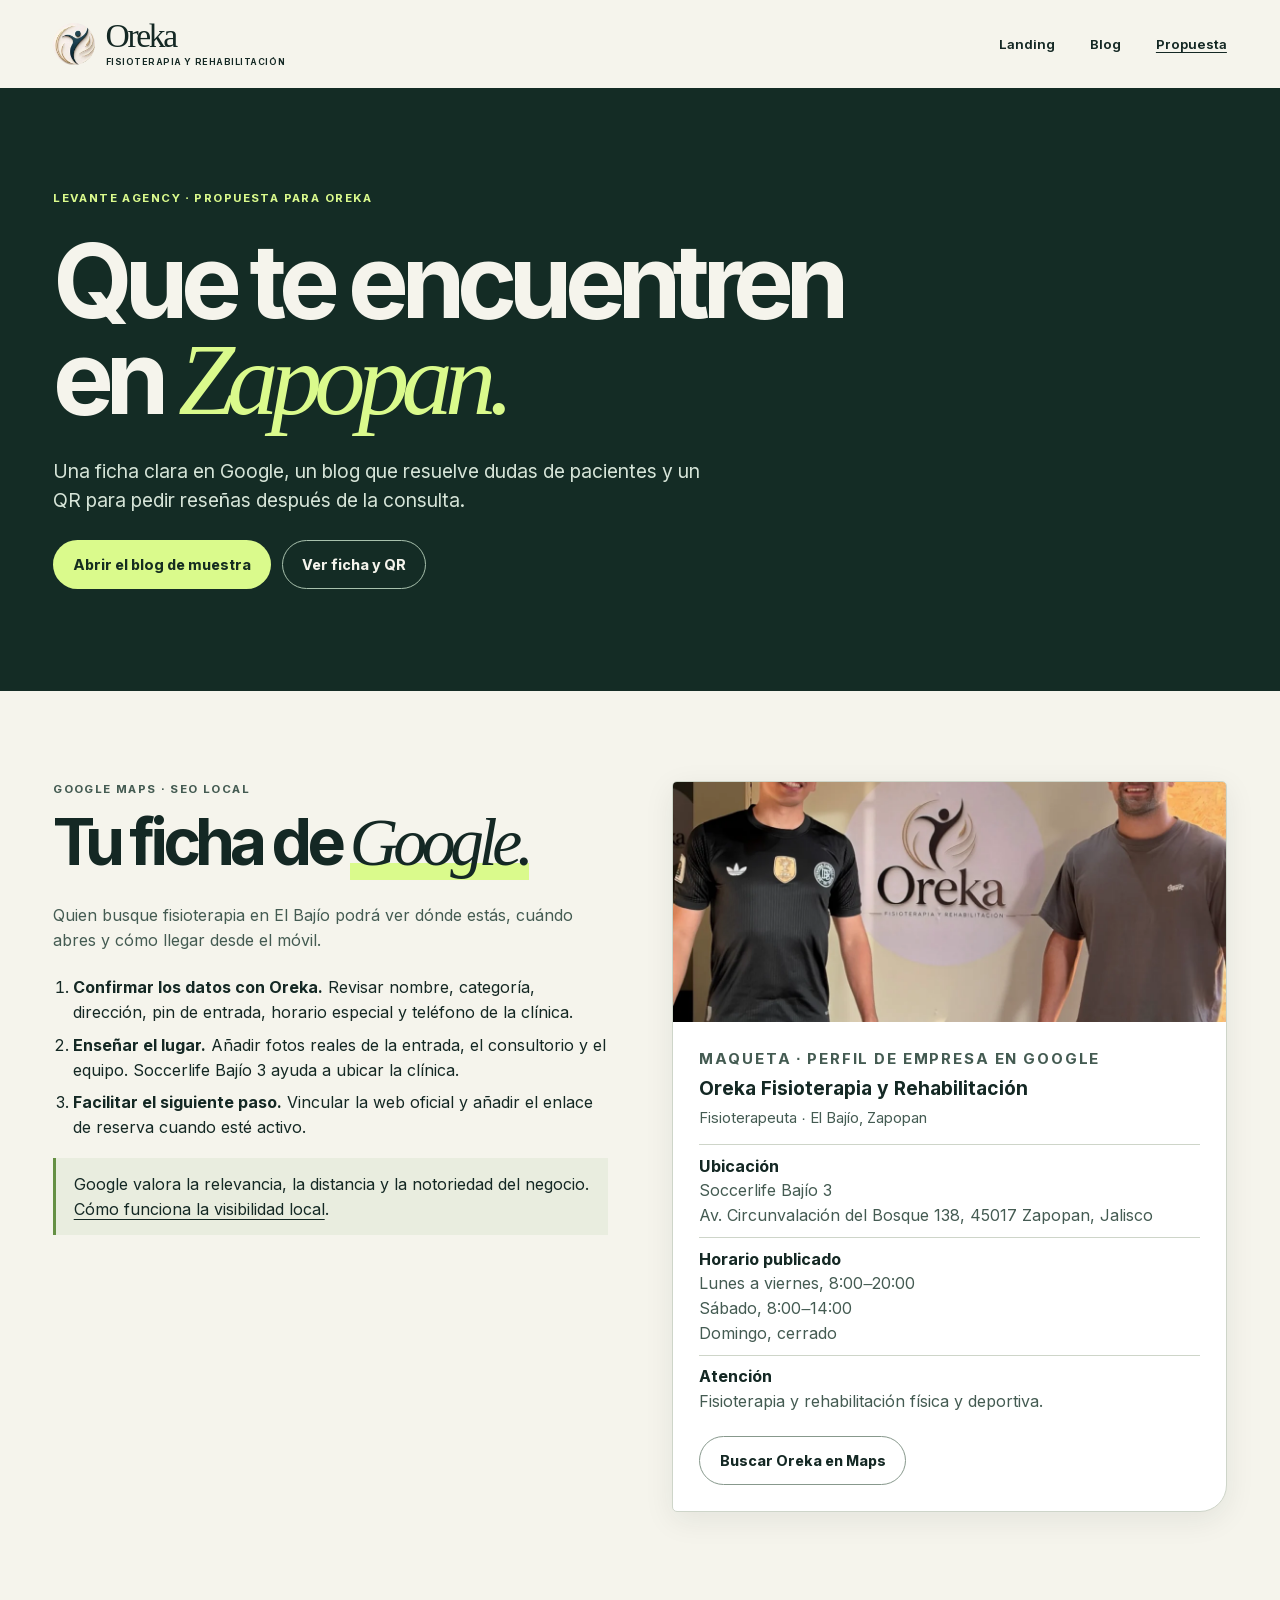
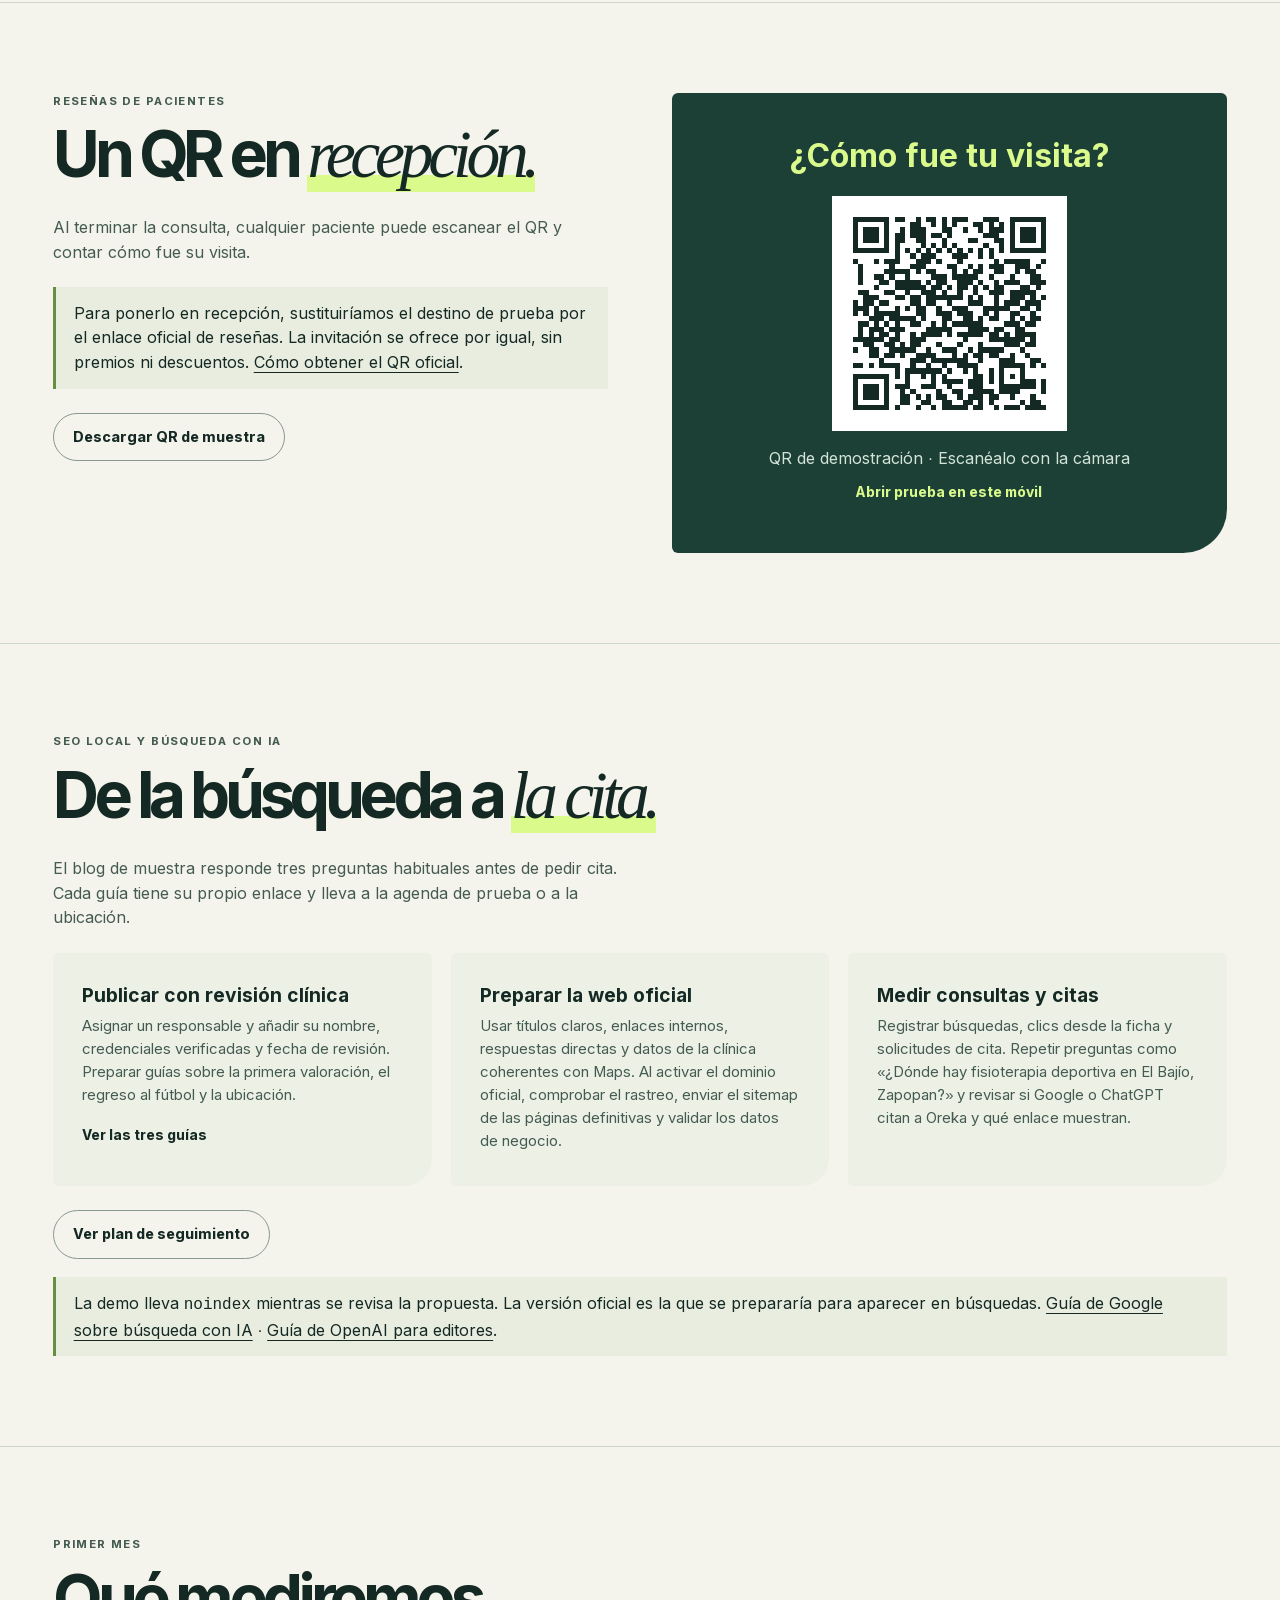
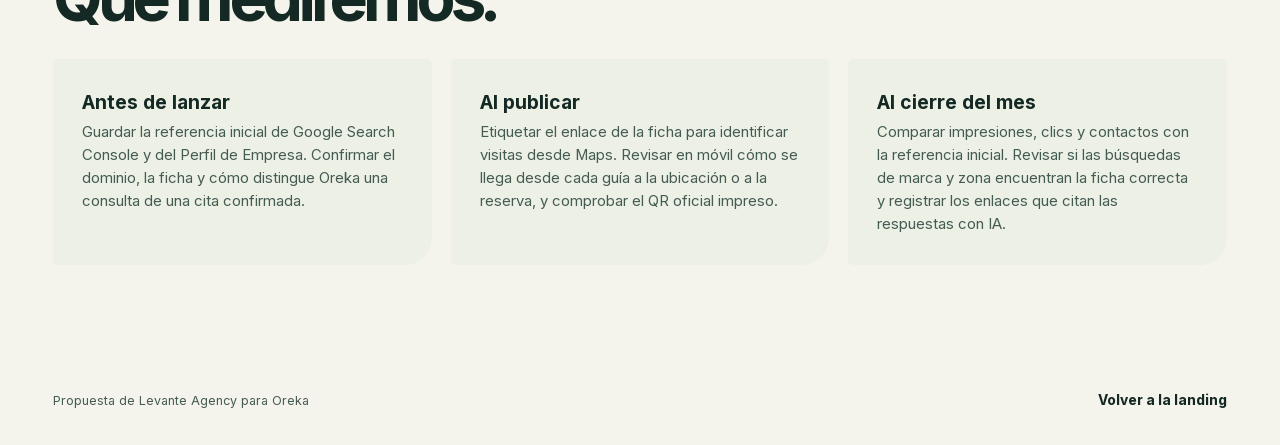
==== propuesta/index.html @ 92cbaaba "Add Oreka growth proposal, sample blog and review QR" ====
<!doctype html>
<html lang="es-MX">
<head>
  <meta charset="utf-8">
  <meta name="viewport" content="width=device-width, initial-scale=1">
  <meta name="theme-color" content="#142c25">
  <meta name="robots" content="noindex, nofollow">
  <title>Propuesta SEO local, Google y reseñas | Oreka</title>
  <meta name="description" content="Propuesta de Levante Agency para Oreka: ficha de Google de muestra, QR de reseñas y blog de fisioterapia para Zapopan.">
  <meta property="og:title" content="Propuesta SEO local, Google y reseñas | Oreka">
  <meta property="og:description" content="Propuesta de Levante Agency para Oreka: ficha de Google de muestra, QR de reseñas y blog de fisioterapia para Zapopan.">
  <link rel="canonical" href="https://gonzalosystems.github.io/oreka-fisioterapia/propuesta/">
  <link rel="icon" href="../assets/oreka-logo.webp" type="image/webp">
  <link rel="stylesheet" href="../styles.css">
  <link rel="stylesheet" href="../crecimiento.css">
</head>
<body>
  <a class="skip" href="#contenido">Ir al contenido</a>
  <header class="header shell growth-header">
    <a class="brand" href="../index.html" aria-label="Oreka, volver a la landing">
      <img src="../assets/oreka-logo.webp" width="42" height="42" alt="">
      <span>Oreka<small>Fisioterapia y rehabilitación</small></span>
    </a>
    <nav aria-label="Navegación de la propuesta"><a href="../index.html">Landing</a><a href="../blog/index.html">Blog</a><a href="../propuesta/index.html" aria-current="page">Propuesta</a></nav>
  </header>
  <main id="contenido">
    <section class="growth-hero">
      <div class="shell">
        <p class="eyebrow">Levante Agency · Propuesta para Oreka</p>
        <h1>Que te encuentren en <em>Zapopan.</em></h1>
        <p class="lead">Una ficha clara en Google, un blog que resuelve dudas de pacientes y un QR para pedir reseñas después de la consulta.</p>
        <div class="growth-actions">
          <a class="button button-primary" href="../blog/index.html">Abrir el blog de muestra</a>
          <a class="button button-outline" href="#ficha">Ver ficha y QR</a>
        </div>
      </div>
    </section>

    <section class="shell growth-block growth-split" id="ficha" aria-labelledby="profile-title">
      <div>
        <p class="eyebrow">Google Maps · SEO local</p>
        <h2 id="profile-title">Tu ficha de <em class="accent-mark">Google.</em></h2>
        <p class="intro">Quien busque fisioterapia en El Bajío podrá ver dónde estás, cuándo abres y cómo llegar desde el móvil.</p>
        <ol>
          <li><strong>Confirmar los datos con Oreka.</strong> Revisar nombre, categoría, dirección, pin de entrada, horario especial y teléfono de la clínica.</li>
          <li><strong>Enseñar el lugar.</strong> Añadir fotos reales de la entrada, el consultorio y el equipo. Soccerlife Bajío 3 ayuda a ubicar la clínica.</li>
          <li><strong>Facilitar el siguiente paso.</strong> Vincular la web oficial y añadir el enlace de reserva cuando esté activo.</li>
        </ol>
        <p class="growth-note">Google valora la relevancia, la distancia y la notoriedad del negocio. <a href="https://support.google.com/business/answer/7091?hl=es">Cómo funciona la visibilidad local</a>.</p>
      </div>
      <article class="growth-card profile" aria-label="Maqueta de ficha de Google de Oreka">
        <img class="profile-cover" src="../assets/oreka-mma.webp" alt="Interior de Oreka con su logotipo visible" width="1150" height="900" loading="lazy">
        <div class="profile-body">
          <p class="eyebrow">Maqueta · Perfil de Empresa en Google</p>
          <h3>Oreka Fisioterapia y Rehabilitación</h3>
          <p>Fisioterapeuta · El Bajío, Zapopan</p>
          <dl class="profile-data">
            <div><dt>Ubicación</dt><dd><address>Soccerlife Bajío 3<br>Av. Circunvalación del Bosque 138, 45017 Zapopan, Jalisco</address></dd></div>
            <div><dt>Horario publicado</dt><dd>Lunes a viernes, 8:00–20:00<br>Sábado, 8:00–14:00<br>Domingo, cerrado</dd></div>
            <div><dt>Atención</dt><dd>Fisioterapia y rehabilitación física y deportiva.</dd></div>
          </dl>
          <a class="button button-outline" href="https://www.google.com/maps/search/?api=1&amp;query=Oreka%20fisioterapia%20y%20rehabilitaci%C3%B3n%2C%20Av.%20Circunvalaci%C3%B3n%20del%20Bosque%20138%2C%20Zapopan">Buscar Oreka en Maps</a>
        </div>
      </article>
    </section>
    <section class="shell growth-block growth-split" id="resenas" aria-labelledby="review-title">
      <div>
        <p class="eyebrow">Reseñas de pacientes</p>
        <h2 id="review-title">Un QR en <em class="accent-mark">recepción.</em></h2>
        <p class="intro">Al terminar la consulta, cualquier paciente puede escanear el QR y contar cómo fue su visita.</p>
        <p class="growth-note">Para ponerlo en recepción, sustituiríamos el destino de prueba por el enlace oficial de reseñas. La invitación se ofrece por igual, sin premios ni descuentos. <a href="https://support.google.com/business/answer/16816815?hl=es">Cómo obtener el QR oficial</a>.</p>
        <div class="growth-actions"><a class="button button-outline" href="../assets/oreka-qr-resenas-demo.png" download>Descargar QR de muestra</a></div>
      </div>
      <figure class="qr-card">
        <h3>¿Cómo fue tu visita?</h3>
        <a href="../resena-demo/index.html" aria-label="Abrir el destino de prueba del QR"><img src="../assets/oreka-qr-resenas-demo.png" width="450" height="450" alt="Código QR de muestra para el flujo de reseñas de Oreka" loading="lazy"></a>
        <figcaption>QR de demostración · Escanéalo con la cámara</figcaption>
        <a class="text-link" href="../resena-demo/index.html">Abrir prueba en este móvil</a>
      </figure>
    </section>
    <section class="shell growth-block" id="plan" aria-labelledby="plan-title">
      <p class="eyebrow">SEO local y búsqueda con IA</p>
      <h2 id="plan-title">De la búsqueda a <em class="accent-mark">la cita.</em></h2>
      <p class="intro">El blog de muestra responde tres preguntas habituales antes de pedir cita. Cada guía tiene su propio enlace y lleva a la agenda de prueba o a la ubicación.</p>
      <div class="growth-grid">
        <article class="growth-card"><h3>Publicar con revisión clínica</h3><p>Asignar un responsable y añadir su nombre, credenciales verificadas y fecha de revisión. Preparar guías sobre la primera valoración, el regreso al fútbol y la ubicación.</p><a class="text-link" href="../blog/index.html">Ver las tres guías</a></article>
        <article class="growth-card"><h3>Preparar la web oficial</h3><p>Usar títulos claros, enlaces internos, respuestas directas y datos de la clínica coherentes con Maps. Al activar el dominio oficial, comprobar el rastreo, enviar el sitemap de las páginas definitivas y validar los datos de negocio.</p></article>
        <article class="growth-card"><h3>Medir consultas y citas</h3><p>Registrar búsquedas, clics desde la ficha y solicitudes de cita. Repetir preguntas como «¿Dónde hay fisioterapia deportiva en El Bajío, Zapopan?» y revisar si Google o ChatGPT citan a Oreka y qué enlace muestran.</p></article>
      </div>
      <div class="growth-actions" aria-label="Secuencia de trabajo">
        <a class="button button-outline" href="#seguimiento">Ver plan de seguimiento</a>
      </div>
      <p class="growth-note">La demo lleva <code>noindex</code> mientras se revisa la propuesta. La versión oficial es la que se prepararía para aparecer en búsquedas. <a href="https://developers.google.com/search/docs/fundamentals/ai-optimization-guide">Guía de Google sobre búsqueda con IA</a> · <a href="https://help.openai.com/en/articles/12627856-publishers-and-developers-faq">Guía de OpenAI para editores</a>.</p>
    </section>
    <section class="shell growth-block" id="seguimiento" aria-labelledby="tracking-title">
      <p class="eyebrow">Primer mes</p>
      <h2 id="tracking-title">Qué mediremos.</h2>
      <div class="growth-grid">
        <article class="growth-card"><h3>Antes de lanzar</h3><p>Guardar la referencia inicial de Google Search Console y del Perfil de Empresa. Confirmar el dominio, la ficha y cómo distingue Oreka una consulta de una cita confirmada.</p></article>
        <article class="growth-card"><h3>Al publicar</h3><p>Etiquetar el enlace de la ficha para identificar visitas desde Maps. Revisar en móvil cómo se llega desde cada guía a la ubicación o a la reserva, y comprobar el QR oficial impreso.</p></article>
        <article class="growth-card"><h3>Al cierre del mes</h3><p>Comparar impresiones, clics y contactos con la referencia inicial. Revisar si las búsquedas de marca y zona encuentran la ficha correcta y registrar los enlaces que citan las respuestas con IA.</p></article>
      </div>
    </section>

  </main>
  <footer class="footer shell growth-footer">
    <p>Propuesta de Levante Agency para Oreka</p>
    <a class="text-link" href="../index.html">Volver a la landing</a>
  </footer>
</body>
</html>
---- styles.css ----
@font-face {
  font-family: Inter;
  src: url("assets/inter.woff2") format("woff2");
  font-weight: 100 900;
  font-display: swap;
}
:root {
  --paper: #f5f4ec;
  --ink: #142824;
  --muted: #445b52;
  --green: #1c4036;
  --acid: #dafa8c;
  --line: #ced5c9;
  --serif: Georgia, "Times New Roman", serif;
  --gutter: clamp(1.15rem, 4.15vw, 4.25rem);
}
* { box-sizing: border-box; }
html { scroll-behavior: smooth; }
body { margin: 0; background: var(--paper); color: var(--ink); font: 400 1rem/1.55 Inter, Arial, sans-serif; }
body, figure, blockquote, p, h1, h2, h3, ol { margin: 0; }
img { display: block; width: 100%; height: 100%; object-fit: cover; }
a { color: inherit; text-decoration: none; }
button { font: inherit; color: inherit; cursor: pointer; }
button:disabled { cursor: default; }
:focus-visible { outline: 3px solid #477a30; outline-offset: 4px; }
.motion :focus-visible, .booking :focus-visible { outline-color: #86ae53; }
.shell { width: min(100%, 1512px); margin-inline: auto; padding-inline: var(--gutter); }
.skip { position: absolute; z-index: 10; left: 1rem; top: .5rem; transform: translateY(-150%); padding: .75rem 1rem; background: white; }
.skip:focus { transform: none; }
.sr-only { position: absolute; width: 1px; height: 1px; clip-path: inset(50%); overflow: hidden; white-space: nowrap; }
.header { display: flex; align-items: center; justify-content: space-between; min-height: 88px; gap: 1rem; }
.brand { display: inline-flex; align-items: center; gap: .65rem; font: 500 2.1rem/.9 var(--serif); letter-spacing: -.07em; flex-shrink: 0; }
.brand img { width: 42px; height: 42px; border-radius: 50%; }
.brand small { display: block; margin-top: .38rem; font: 650 .56rem/1 Inter, Arial, sans-serif; letter-spacing: .06em; text-transform: uppercase; }
.header nav { display: flex; gap: clamp(1.1rem, 3.35vw, 3.5rem); font-size: .83rem; font-weight: 640; }
.header nav a:hover, .text-link:hover { text-decoration: underline; text-underline-offset: .24em; }
.button { display: inline-flex; align-items: center; justify-content: space-between; gap: 1.2rem; padding: .77rem 1.2rem; min-height: 48px; border: 1px solid transparent; border-radius: 99px; font-size: .89rem; font-weight: 740; transition: background .18s, color .18s, transform .18s; }
.button:hover:not(:disabled) { transform: translateY(-2px); }
.button span { font-size: 1.18em; }
.button-outline { border-color: #87988c; }
.button-outline:hover { background: #e4e9df; }
.button-primary { background: var(--acid); color: #152d20; }
.button-primary:hover:not(:disabled) { background: #cbe978; }
.button-primary:disabled { background: #e7ebdb; color: #526254; }
.hero { display: grid; grid-template-columns: 1fr 1.05fr; align-items: stretch; padding-top: 8px; padding-bottom: 2.15rem; }
.hero-copy { position: relative; align-self: stretch; display: flex; align-items: flex-start; flex-direction: column; justify-content: center; min-width: 0; padding: 3rem 1rem 5.3rem 0; }
.eyebrow { display: flex; align-items: center; gap: .58rem; font-size: .71rem; font-weight: 720; letter-spacing: .125em; text-transform: uppercase; }
.dot { display: inline-block; width: .55rem; height: .55rem; background: #659044; border-radius: 50%; flex: 0 0 auto; }
.hero h1 { font-size: clamp(4.15rem, 8.1vw, 8.6rem); font-weight: 780; line-height: .9; letter-spacing: -.079em; margin: 1.5rem 0 1.35rem -.075em; }
.period { color: #668d43; }
.accent-mark { box-shadow: inset 0 -.25em var(--acid); box-decoration-break: clone; -webkit-box-decoration-break: clone; }
.hero-description { max-width: 28rem; color: var(--muted); font-size: clamp(.97rem, 1.35vw, 1.19rem); margin-bottom: 1.65rem; }
.scroll-link { position: absolute; bottom: 1rem; display: inline-flex; align-items: center; gap: .65rem; font-size: .73rem; font-weight: 650; }
.scroll-link span { display: grid; place-items: center; border: 1px solid #aab8a9; width: 28px; height: 28px; border-radius: 50%; }
.hero-image { position: relative; overflow: hidden; isolation: isolate; height: clamp(460px, 48vw, 694px); border-radius: 3px 3px 3px 72px; background: #36513b; }
.hero-image img { object-position: center 50%; }
.hero-image::after { content: ""; position: absolute; inset: 35% 0 0; pointer-events: none; background: linear-gradient(transparent 50%, #101b13e0); }
.hero-image figcaption { position: absolute; z-index: 1; left: 2rem; right: 1.45rem; bottom: 1.24rem; color: #fff; display: flex; align-items: center; gap: .55rem; font-size: .73rem; font-weight: 650; }
.hero-image figcaption span { margin-left: auto; opacity: .85; }
.hero-image figcaption i { width: 6px; height: 6px; background: var(--acid); border-radius: 50%; }
.finder { position: absolute; top: 1.25rem; right: 1.25rem; width: 36px; height: 36px; border-top: 1px solid #f7ffe4b3; border-right: 1px solid #f7ffe4b3; }
.service-strip { background: var(--acid); }
.service-strip .shell { display: flex; justify-content: space-between; gap: 1rem; padding-block: 1.05rem; }
.service-strip span { display: flex; align-items: center; gap: .6rem; font-size: clamp(.65rem,1.25vw,.91rem); font-weight: 720; white-space: nowrap; }
.service-strip i { font-style: normal; }
h2 { font-weight: 700; font-size: clamp(2.5rem, 5.5vw, 6rem); line-height: .94; letter-spacing: -.085em; }
h2 em { font: italic 400 1.055em/.9 var(--serif); letter-spacing: -.078em; }
.motion { background: #142c25; color: #f3f6e9; }
.motion.is-animated { height: 235svh; }
.motion.is-animated .motion-sticky { position: sticky; top: 0; min-height: 100svh; display: grid; align-items: center; }
.motion-inner { display: grid; grid-template-columns: minmax(0,1fr) minmax(0,3fr); align-items: center; gap: clamp(.8rem,2vw,2rem); padding-block: clamp(1.6rem,5vh,4rem); }
.motion .dot, .booking .dot { background: var(--acid); }
.motion h2, .booking h2 { margin-top: 1rem; }
.motion h2 { font-size: clamp(2rem,4.35vw,4.7rem); }
.motion h2 em { display: block; margin-top: .14em; }
.motion h2 em, .booking h2 em { color: var(--acid); }
.motion-figure { width: 100%; max-width: min(100%, 120svh); margin-inline: auto; min-width: 0; }
.motion-figure canvas { display: block; width: 100%; height: auto; aspect-ratio: 1000/480; border-radius: 5px 5px 34px 5px; background: #355449; }
.motion-track { height: 3px; margin-top: .55rem; overflow: hidden; border-radius: 3px; background: #ffffff36; }
.motion-track span { display: block; height: 100%; background: var(--acid); transform: scaleX(0); transform-origin: left; }
.motion-steps { grid-column: 1/-1; display: grid; grid-template-columns: repeat(3,minmax(0,1fr)); gap: clamp(.8rem,2vw,2rem); list-style: none; padding: 0; }
.motion-steps li { display: grid; grid-template-columns: auto 1fr; gap: .6rem; border-top: 1px solid #ffffff31; padding: .85rem 0; }
.motion-steps li.is-current { border-top-color: var(--acid); }
.step-number { color: #b3c7b8; font-size: .66rem; padding-top: .28em; font-variant-numeric: tabular-nums; }
.is-current .step-number { color: var(--acid); }
.motion-steps h3 { font-size: .96rem; line-height: 1.25; letter-spacing: -.025em; margin-bottom: .28rem; }
.motion-steps p { color: #c3d2c8; font-size: .77rem; line-height: 1.46; }
.sport { display: grid; grid-template-columns: 1fr 1fr; align-items: center; gap: clamp(2rem,6vw,7rem); padding-block: clamp(4.5rem,10vw,9.75rem); }
.section-intro h2, .story h2, .location h2 { margin: 1.25rem 0 1.45rem; }
.section-intro p:last-child, .story-copy > p:not(.eyebrow), .location-detail p { color: var(--muted); max-width: 33rem; }
.team-image, .story-image { position: relative; isolation: isolate; overflow: hidden; background: #314939; }
.team-image { height: clamp(250px,35vw,520px); border-radius: 4px 4px 68px 4px; }
.team-image img { object-position: 50% 42%; }
.team-image figcaption, .story-image figcaption { position: absolute; bottom: 1rem; left: 1rem; padding: .42rem .75rem; border-radius: 40px; color: white; background: #142824e8; font-size: .7rem; }
.story { background: #e8ede2; }
.story-grid { display: grid; grid-template-columns: 1.03fr .97fr; gap: clamp(2rem,7vw,8rem); align-items: center; padding-block: clamp(3rem,8vw,7.5rem); }
.story-image { border-radius: 3px 65px 3px 3px; height: clamp(260px,38vw,540px); }
.story-image img { object-position: 50% 38%; }
.story blockquote { color: #24493c; font: italic 400 clamp(1.6rem,3.2vw,3.2rem)/1.08 var(--serif); letter-spacing: -.05em; margin: 1rem 0 .8rem; }
.text-link { display: inline-block; font-size: .86rem; font-weight: 730; }
.story .text-link { margin-top: 1rem; }
.location { padding-block: clamp(4.25rem,8vw,7.75rem); display: grid; grid-template-columns: 1.2fr .8fr; gap: clamp(2rem,6vw,7rem); align-items: end; }
.location h2 { margin-bottom: 0; }
.location address { font-style: normal; margin-bottom: .85rem; color: var(--muted); }
.location address strong { display: block; font-size: 1.17rem; color: var(--ink); }
.location-detail .button { margin-top: 1.15rem; margin-right: .6rem; }
.location-detail address { margin-top: .85rem; }
.google-profile { margin-top: .8rem; }
.location-hours { margin-top: .8rem; font-size: .83rem; }
.booking { background: #1b392f; color: #f3f6e9; }
.booking-inner { display: grid; grid-template-columns: .8fr 1.2fr; align-items: start; gap: clamp(2rem,6vw,6rem); padding-block: clamp(3rem,8vw,7.5rem); }
.booking-copy p:last-child { margin-top: 1.15rem; max-width: 22rem; color: #d3dfd3; }
.calendar { color: var(--ink); background: #fbfcf5; border-radius: 5px 36px 5px 5px; padding: clamp(.9rem,3vw,2rem); min-width: 0; }
.calendar-heading { display: flex; justify-content: space-between; align-items: start; gap: .6rem; padding-bottom: 1.05rem; border-bottom: 1px solid var(--line); }
.calendar-heading h3 { font-size: clamp(1.15rem,2.2vw,1.7rem); letter-spacing: -.055em; }
.calendar-heading h3 small { font-size: .62em; font-weight: 600; color: var(--muted); letter-spacing: -.02em; }
.calendar-heading p { font-size: .8rem; color: var(--muted); }
.calendar-clock { border: 1px solid var(--line); border-radius: 30px; padding: .25rem .5rem; font-size: .8rem; white-space: nowrap; font-weight: 750; }
.calendar-clock span { font-size: .62rem; }
.week-heading { display: grid; grid-template-columns: 44px 1fr 44px; align-items: center; text-align: center; margin: .65rem 0; }
.week-heading p { font-size: .86rem; font-weight: 720; }
.week-heading button { background: transparent; border: 1px solid var(--line); border-radius: 50%; min-height: 44px; font-size: 1.45rem; line-height: 1; }
.week-heading button:disabled { opacity: .4; }
.choice-field { margin: 0; padding: 0; border: 0; min-inline-size: 0; }
.choice-field + .choice-field { margin-top: 1rem; }
.choice-field legend:not(.sr-only) { font-size: .82rem; font-weight: 700; margin-bottom: .45rem; padding: 0; }
.days, .slots { display: grid; gap: .35rem; }
.days { grid-template-columns: repeat(7,minmax(0,1fr)); }
.slots { grid-template-columns: repeat(4,minmax(0,1fr)); }
.choice { position: relative; min-width: 0; cursor: pointer; }
.choice input { position: absolute; margin: 0; width: 100%; height: 100%; inset: 0; opacity: 0; cursor: inherit; }
.choice span { display: flex; min-height: 46px; border: 1px solid var(--line); border-radius: 8px; align-items: center; justify-content: center; flex-direction: column; font-size: .82rem; font-weight: 700; }
.choice small { font-size: .67rem; font-weight: 550; text-transform: capitalize; }
.choice input:focus-visible + span { outline: 3px solid #477a30; outline-offset: 1px; }
.choice input:checked + span { background: var(--green); color: #fff; border-color: var(--green); }
.choice input:disabled + span { color: #68766b; background: #f0f2e9; border-color: #e5e9df; }
.choice:has(input:disabled) { cursor: default; }
.choice:hover input:not(:disabled,:checked) + span, .week-heading button:hover:not(:disabled) { background: #edf1e5; }
.reserve { width: 100%; margin-top: 1.15rem; }
#confirmation { margin-top: .75rem; color: var(--green); font-size: .87rem; font-weight: 650; }
.empty-slots { grid-column: 1/-1; font-size: .83rem; color: var(--muted); }
.footer { display: flex; gap: 1rem; align-items: center; justify-content: space-between; padding-block: 1.5rem; }
.footer p { color: var(--muted); font-size: .78rem; }
@media (max-width: 900px) {
  .motion-inner { grid-template-columns: minmax(0,.85fr) minmax(0,2.15fr); gap: 1.1rem; }
}
@media (max-width: 660px) {
  .header { min-height: 69px; }
  .header nav { display: none; }
  .brand { font-size: 1.75rem; }
  .brand img { width: 35px; height: 35px; }
  .brand small { font-size: .49rem; }
  .header-book { padding: .5rem .75rem; gap: .4rem; min-height: 44px; font-size: .74rem; }
  .hero { grid-template-columns: 1fr; padding-bottom: 1.35rem; }
  .hero-copy { padding: 1.2rem 0 1.3rem; }
  .hero h1 { font-size: clamp(3.7rem,15vw,6.25rem); margin: 1.05rem 0 .93rem -.06em; }
  .hero-description { margin-bottom: 1.15rem; }
  .scroll-link { display: none; }
  .hero-image { height: clamp(250px,77vw,470px); border-bottom-left-radius: 48px; }
  .hero-image figcaption { left: 1.4rem; right: .85rem; bottom: .75rem; gap: .35rem; font-size: .62rem; }
  .service-strip .shell { flex-wrap: wrap; justify-content: space-around; gap: .35rem .55rem; padding-block: .8rem; }
  .service-strip span { gap: .25rem; white-space: normal; }
  .motion.is-animated { height: 188svh; }
  .motion-inner { grid-template-columns: minmax(0,1fr); padding-block: 1.3rem; gap: .8rem; }
  .motion h2 { font-size: clamp(2.1rem,9.5vw,4rem); margin-top: .65rem; min-height: 1.94em; }
  .motion h2 em { margin-top: .1em; }
  .motion-figure { max-width: min(100%,66svh); }
  .motion-figure canvas { aspect-ratio: 1000/640; border-bottom-right-radius: 22px; }
  .motion-steps { grid-template-columns: 1fr; gap: .45rem; }
  .motion-steps li { padding: .5rem 0 0; }
  .motion-steps h3 { font-size: .92rem; }
  .motion-steps p { font-size: .88rem; }
  .motion.is-animated .motion-steps li { grid-area: 1/1; border: 0; visibility: hidden; }
  .motion.is-animated .motion-steps li.is-current { visibility: visible; }
  .motion.is-animated .motion-steps h3 { position: absolute; width: 1px; height: 1px; overflow: hidden; clip-path: inset(50%); }
  .choice span { min-height: 48px; }
  .sport, .story-grid, .location, .booking-inner { grid-template-columns: 1fr; gap: 1.5rem; }
  .story-copy { grid-row: 1; }
  .team-image { height: clamp(245px,75vw,410px); }
  .story-image { height: clamp(245px,88vw,480px); }
  .location { gap: 1.15rem; }
  .footer { flex-wrap: wrap; }
  .footer p { order: 3; width: 100%; }
}
@media (max-width: 660px) and (max-height: 675px) {
  .motion-figure { max-width: min(100%,57svh); }
  .motion-inner { padding-block: .85rem; }
}
@media (max-width: 345px) {
  .brand { gap: .36rem; font-size: 1.55rem; }
  .brand small { font-size: .44rem; }
  .slots { grid-template-columns: repeat(3,minmax(0,1fr)); }
}
@media (prefers-reduced-motion: reduce) {
  *, *::before, *::after { scroll-behavior: auto !important; transition: none !important; }
  .motion.is-animated { height: auto; }
  .motion.is-animated .motion-sticky { position: static; min-height: 0; }
}
---- crecimiento.css ----
.growth-header nav { display:flex; gap:clamp(.8rem,3vw,2.2rem); }
.growth-header nav a { display:flex; align-items:center; min-height:44px; }
.growth-header nav a[aria-current] { text-decoration:underline; text-underline-offset:.25em; }
.growth-hero { background:#142c25; color:#f5f4ec; }
.growth-hero .shell { padding-block:clamp(3rem,8vw,7.5rem); }
.growth-hero .eyebrow, .growth-hero em { color:var(--acid); }
.growth-hero h1 { font-size:clamp(2.7rem,8vw,7.7rem); line-height:.94; letter-spacing:-.075em; max-width:13ch; margin:.24em 0 .28em; }
.growth-hero h1 em { font-family:var(--serif); font-weight:400; }
.growth-hero .lead { max-width:55ch; color:#d6e4d8; font-size:clamp(1rem,2vw,1.2rem); }
.growth-actions { display:flex; flex-wrap:wrap; gap:.65rem; margin-top:1.5rem; }
.growth-hero .button-outline { border-color:#a8c1ad; }
.growth-hero .button-outline:hover { background:#345449; }
.growth-block { padding-block:clamp(2.8rem,7vw,6rem); scroll-margin-top:1rem; }
.growth-block + .growth-block { border-top:1px solid var(--line); }
.growth-block h2 { font-size:clamp(2.15rem,5vw,4.7rem); line-height:1; margin-bottom:.45em; }
.growth-block .eyebrow { margin-bottom:.75rem; color:var(--muted); }
.growth-block .intro { color:var(--muted); max-width:58ch; margin-bottom:1.4rem; }
.growth-grid { display:grid; gap:1.2rem; grid-template-columns:repeat(3,minmax(0,1fr)); }
.growth-split { display:grid; gap:clamp(1.5rem,5vw,5rem); grid-template-columns:minmax(0,1fr) minmax(0,1fr); align-items:start; }
.growth-card { background:#edf0e5; border-radius:5px 5px 27px 5px; padding:clamp(1rem,2.5vw,1.8rem); }
.growth-card h3 { font-size:1.2rem; line-height:1.2; margin:.2rem 0 .45rem; }
.growth-card p { color:var(--muted); font-size:.93rem; }
.growth-card .text-link { display:inline-flex; align-items:center; min-height:44px; margin-top:.4rem; }
.blog-card { padding:0; overflow:hidden; display:flex; flex-direction:column; }
.blog-card img { width:100%; height:auto; aspect-ratio:16/9; object-fit:cover; }
.blog-card .card-body { padding:1.1rem; flex:1; }
.blog-card .eyebrow { margin-bottom:.5rem; font-size:.62rem; }
.profile { background:white; padding:0; border:1px solid var(--line); overflow:hidden; box-shadow:0 8px 30px #14282414; }
.profile .profile-cover { height:clamp(140px,23vw,240px); object-position:50% 56%; }
.profile-body { padding:clamp(1rem,3vw,1.65rem); }
.profile .eyebrow { margin-bottom:.35rem; }
.profile-data { margin:.85rem 0; }
.profile-data div { padding:.55rem 0; border-top:1px solid var(--line); }
.profile-data dt { font-weight:720; }
.profile-data dd { margin:0; color:var(--muted); }
.profile address { font-style:normal; }
.qr-card { margin:0; background:#1c4036; color:#f5f4ec; padding:clamp(1.3rem,4vw,2.4rem); text-align:center; border-radius:6px 6px 44px 6px; }
.qr-card h3 { color:var(--acid); font-size:clamp(1.45rem,3vw,2rem); margin-bottom:.6rem; }
.qr-card img { width:min(100%,235px); height:auto; margin:.95rem auto; image-rendering:pixelated; }
.qr-card figcaption { color:#d5e4d9; }
.qr-card .text-link { color:var(--acid); display:inline-flex; min-height:44px; align-items:center; }
.growth-block li + li { margin-top:.5rem; }
.growth-block ol, .growth-block ul { padding-left:1.25rem; }
.growth-block a:not(.button,.text-link), .article-body a:not(.button) { text-decoration:underline; text-underline-offset:.22em; overflow-wrap:anywhere; }
.growth-note { background:#e9eddf; border-left:3px solid #659044; padding:.85rem 1.1rem; margin-top:1.15rem; }
.article-shell { max-width:820px; }
.article-shell h1 { font-size:clamp(2.6rem,7vw,5.2rem); max-width:20ch; }
.article-body { line-height:1.7; }
.article-body h2 { margin:1.5em 0 .48em; font-size:clamp(1.55rem,4vw,2.35rem); letter-spacing:-.05em; }
.article-body p + p { margin-top:.85rem; }
.article-body .summary { font-size:1.12rem; color:var(--green); font-weight:630; }
.article-body .growth-actions { margin-bottom:1rem; }
.growth-footer .text-link { min-height:44px; display:inline-flex; align-items:center; }
@media(max-width:740px) {
  .growth-grid { grid-template-columns:1fr; }
  .growth-split { grid-template-columns:1fr; }
  .blog-card { display:grid; grid-template-columns:minmax(0,.7fr) minmax(0,1fr); }
  .blog-card img { height:100%; aspect-ratio:auto; }
}
@media(max-width:480px) {
  .growth-header { flex-wrap:wrap; gap:.35rem .8rem; padding-block:.8rem .35rem; }
  .growth-header nav { width:100%; justify-content:space-between; gap:.4rem; font-size:.77rem; }
  .blog-card { display:block; }
  .blog-card img { height:auto; aspect-ratio:16/8; }
}
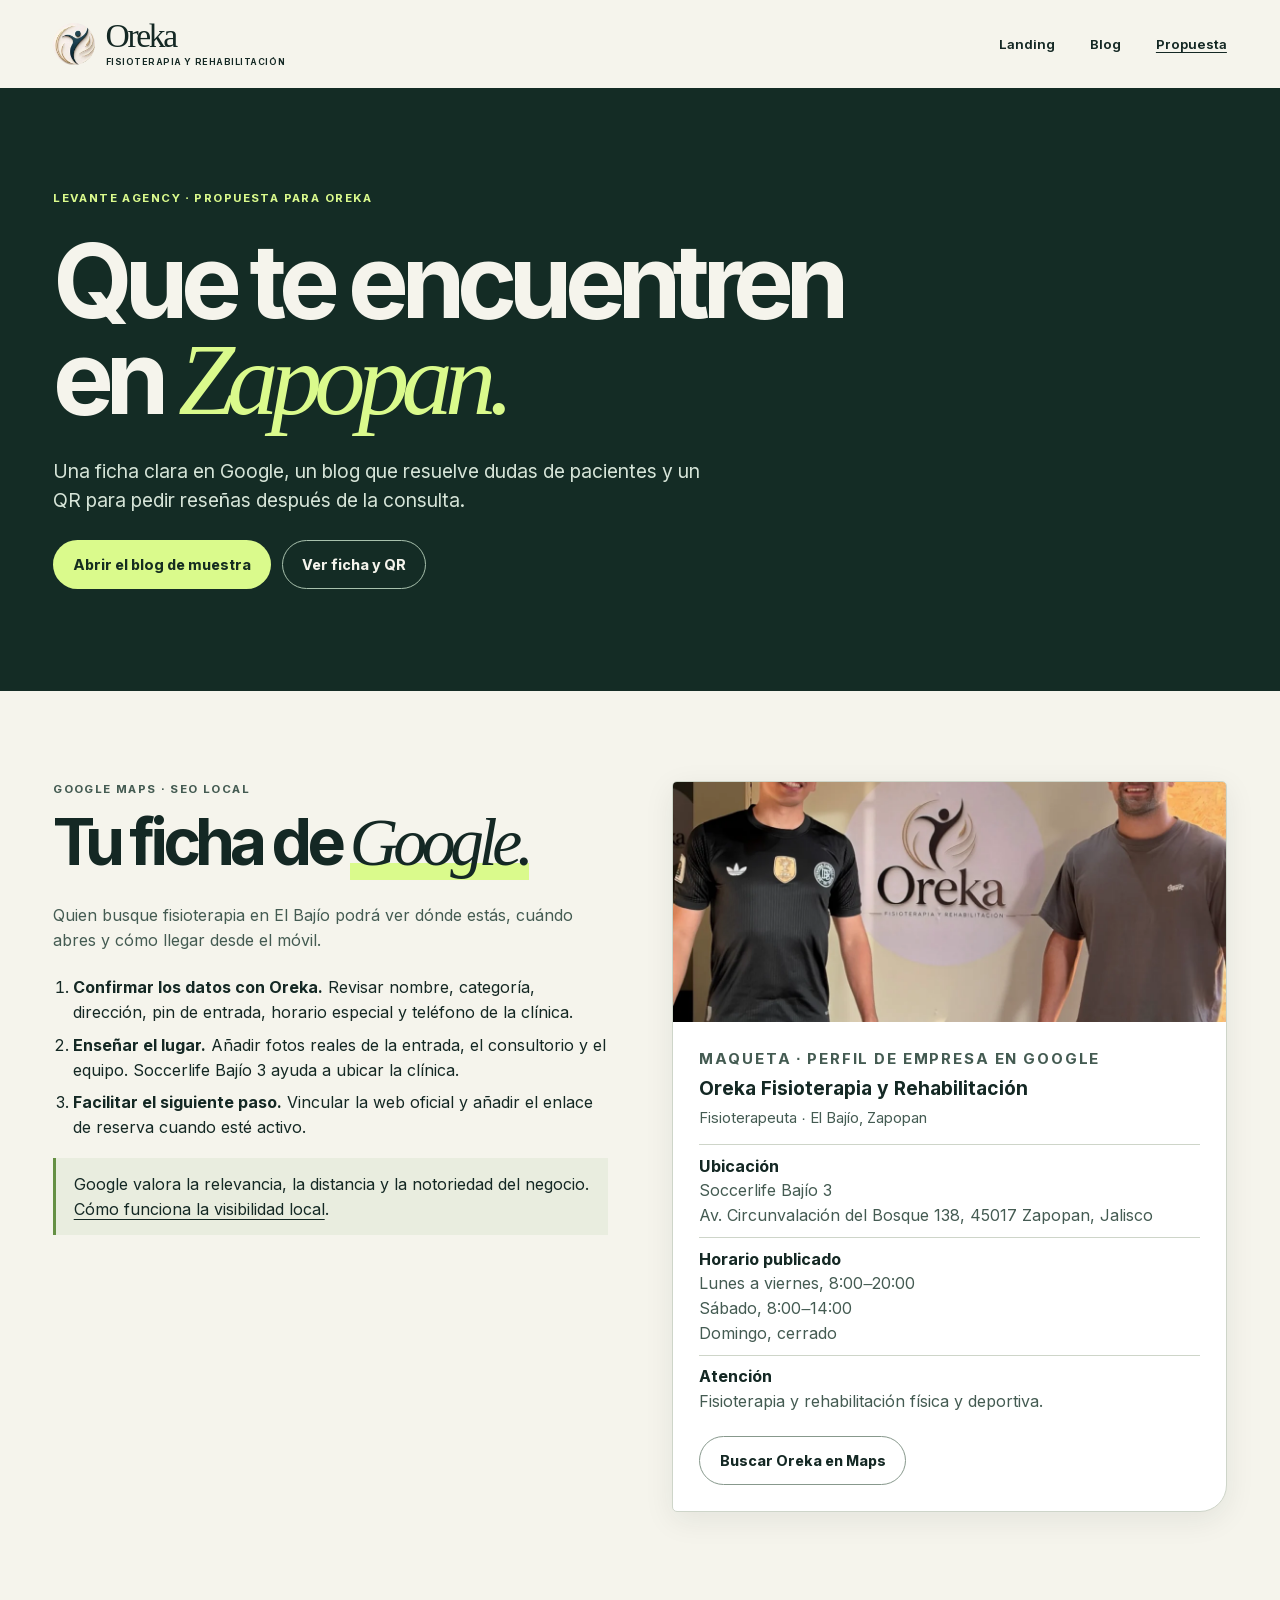
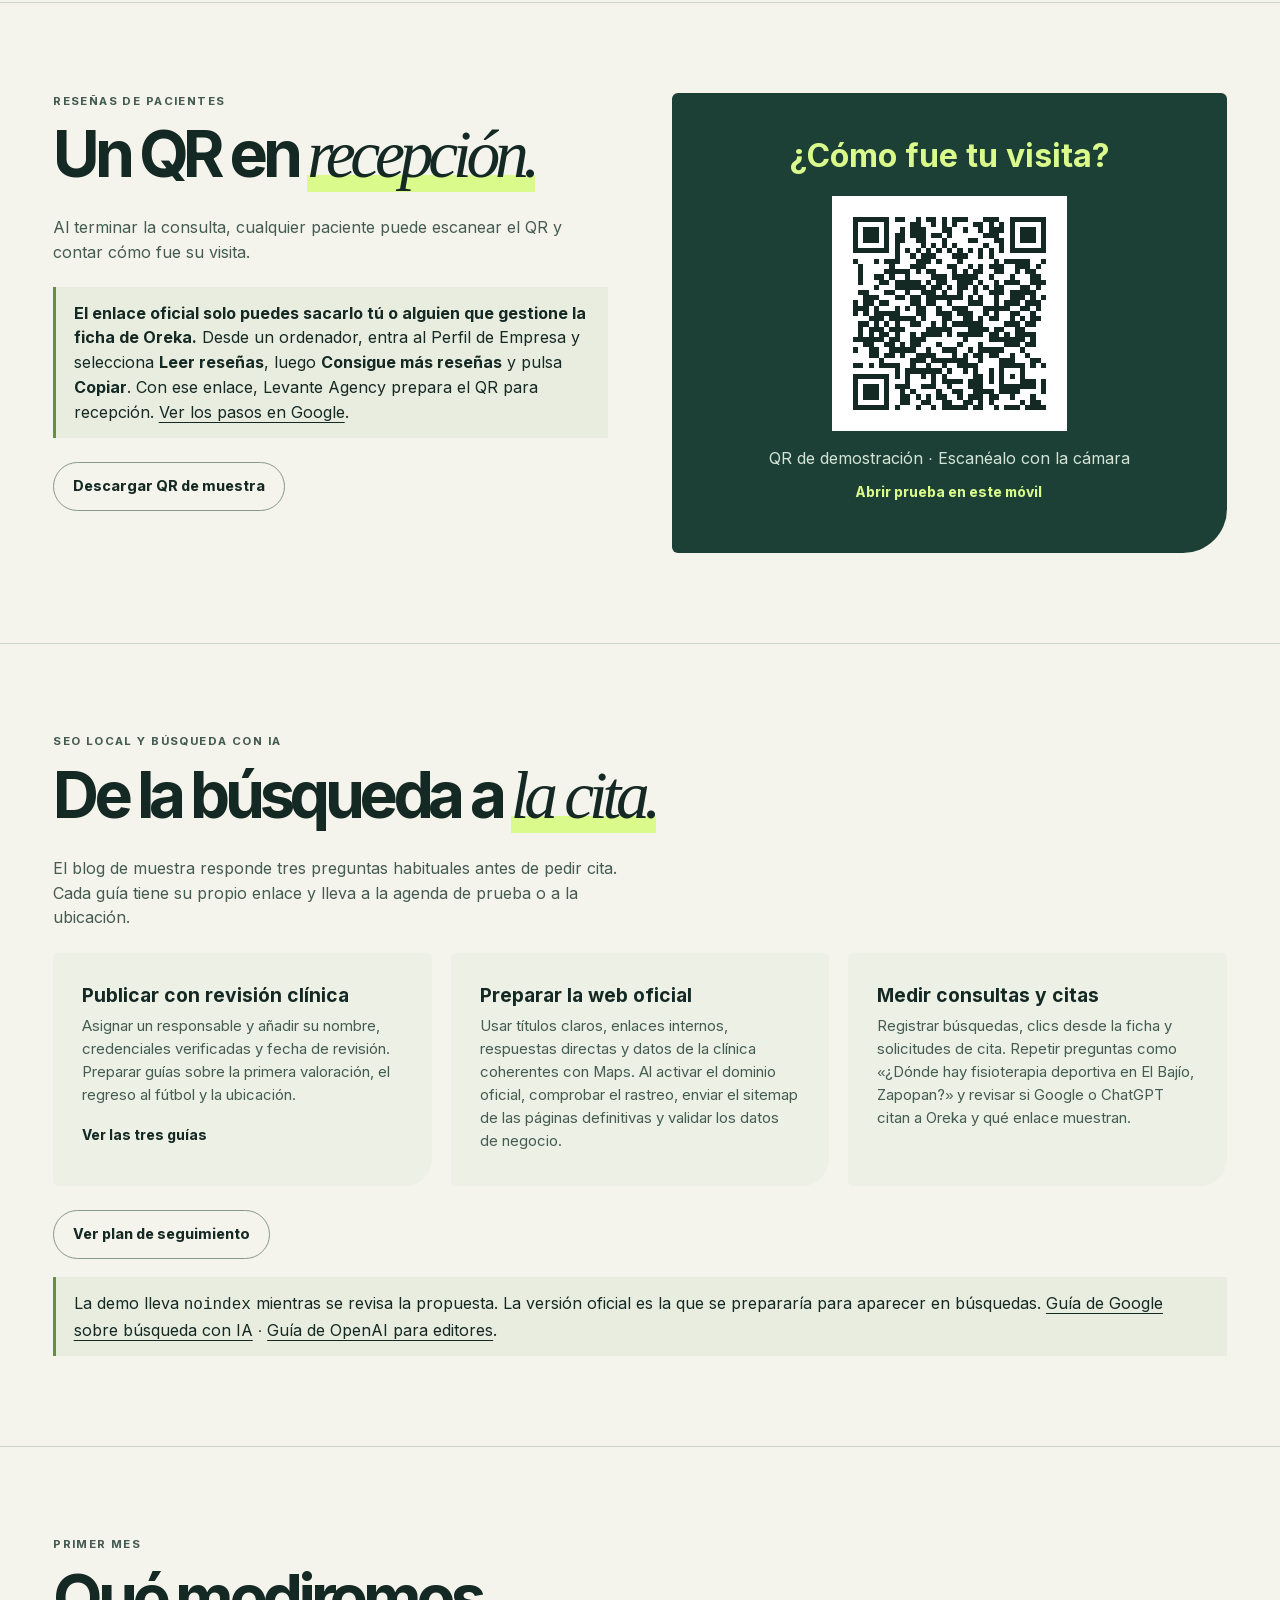
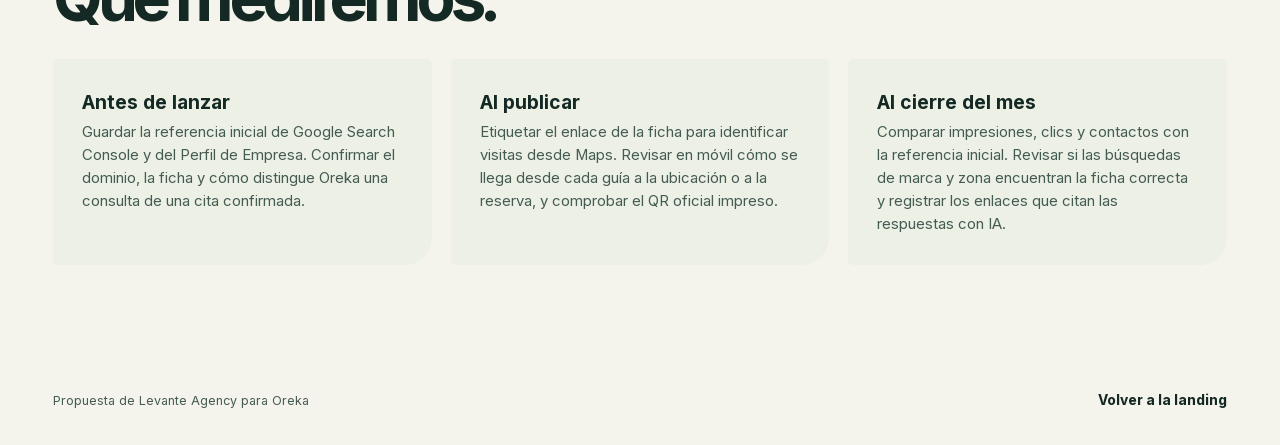
==== commit 7b5bd116: "Explain how Oreka can obtain its review link" ====
--- a/propuesta/index.html
+++ b/propuesta/index.html
@@ -68,7 +68,7 @@
         <p class="eyebrow">Reseñas de pacientes</p>
         <h2 id="review-title">Un QR en <em class="accent-mark">recepción.</em></h2>
         <p class="intro">Al terminar la consulta, cualquier paciente puede escanear el QR y contar cómo fue su visita.</p>
-        <p class="growth-note">Para ponerlo en recepción, sustituiríamos el destino de prueba por el enlace oficial de reseñas. La invitación se ofrece por igual, sin premios ni descuentos. <a href="https://support.google.com/business/answer/16816815?hl=es">Cómo obtener el QR oficial</a>.</p>
+        <p class="growth-note"><strong>El enlace oficial solo puedes sacarlo tú o alguien que gestione la ficha de Oreka.</strong> Desde un ordenador, entra al Perfil de Empresa y selecciona <strong>Leer reseñas</strong>, luego <strong>Consigue más reseñas</strong> y pulsa <strong>Copiar</strong>. Con ese enlace, Levante Agency prepara el QR para recepción. <a href="https://support.google.com/business/answer/16816815?hl=es">Ver los pasos en Google</a>.</p>
         <div class="growth-actions"><a class="button button-outline" href="../assets/oreka-qr-resenas-demo.png" download>Descargar QR de muestra</a></div>
       </div>
       <figure class="qr-card">
